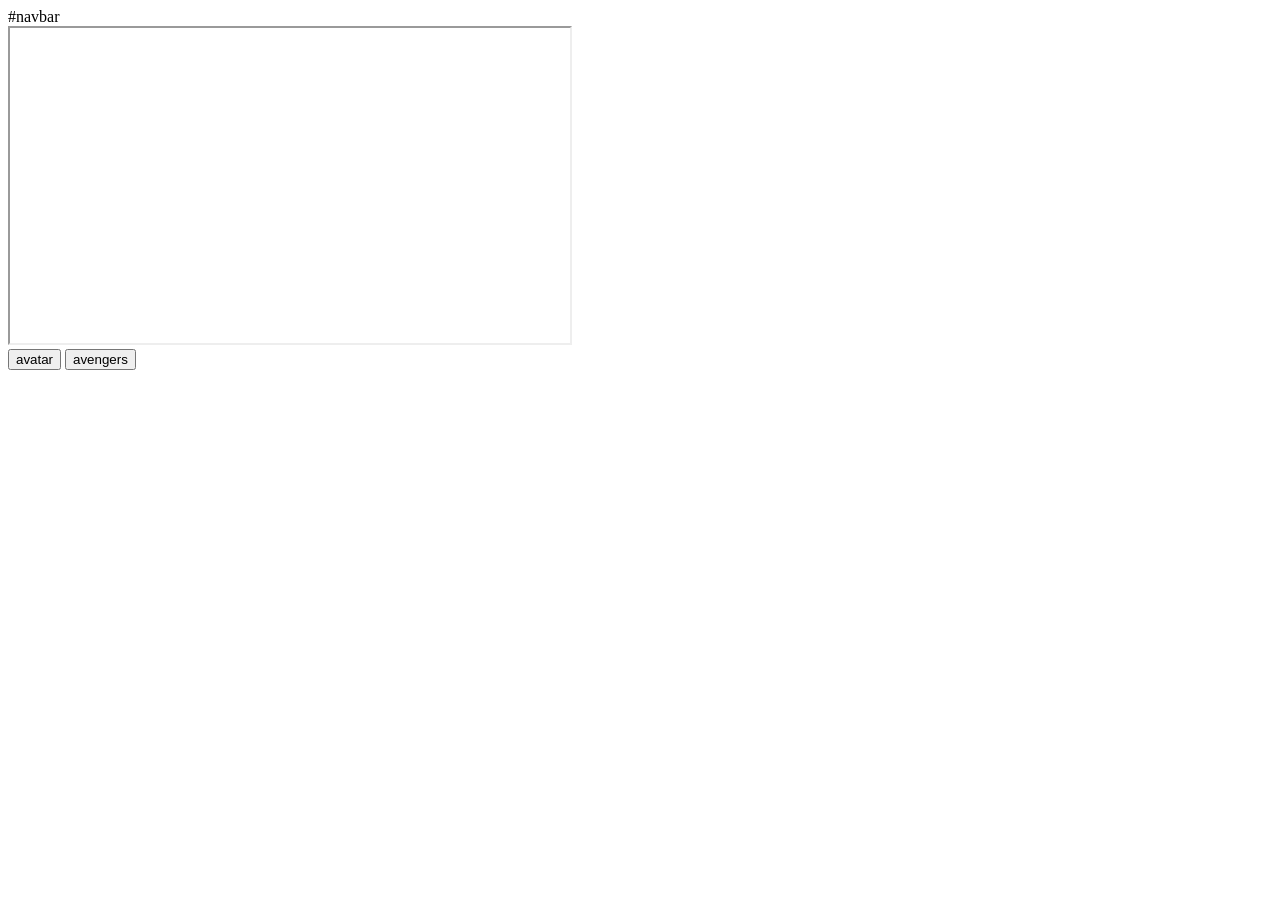
==== CloudTv/index.html @ 35a9f0b4 "Day2 work" ====
<!DOCTYPE html>
<html lang="en">
<head>
    <meta charset="UTF-8">
    <meta http-equiv="X-UA-Compatible" content="IE=edge">
    <meta name="viewport" content="width=device-width, initial-scale=1.0">
    <title>Document</title>
</head>
<body>
    #navbar

    <div id="video">
        <!-- <video src="https://www.youtube.com/watch?v=VojBOTd6Euo?autoplay=1"></video> -->
        <iframe width="560" height="315" src="https://www.youtube.com/embed/VojBOTd6Euo?autoplay=1&mute=1"></iframe>
        <!-- <iframe width="560" height="315" src="https://www.youtube.com/embed/d9MyW72ELq0?autoplay=1&mute=1"></iframe> -->
        
    </div>
    <!-- <video width="320" height="240" controls>
        <source src="movie.mp4" type="video/mp4">
        <source src="movie.ogg" type="video/ogg">
        Your browser does not support the video tag.
      </video> -->
    <button id="https://www.youtube.com/embed/d9MyW72ELq0?autoplay=1&mute=1" onmouseover="toggle(id)">avatar</button>
    <button id="https://www.youtube.com/embed/TcMBFSGVi1c?autoplay=1&mute=1" onmouseover="toggle(id)">avengers</button>
    <!-- <button id="avengers" onmouseover="toggle(id)">avengers</button> -->
    <!-- <button id="pause" onmouseover="toggle()">stop</button>
    <button id="pause" onmouseover="toggle()">stop</button> -->
    <!-- <iframe width="560" height="315" src="https://www.youtube.com/embed/TcMBFSGVi1c" title="YouTube video player" frameborder="0" allow="accelerometer; autoplay; clipboard-write; encrypted-media; gyroscope; picture-in-picture" allowfullscreen></iframe> -->
</body>
</html>
<script>
    toggle=(id)=>{
        video= document.querySelector("iframe");
        // video.src="https://www.youtube.com/embed/d9MyW72ELq0?autoplay=1&mute=1";
        video.src=id;
        // if (video.get(0).paused) {
		// 	video.get(0).play();
		// } else {
		// 	video.get(0).pause();
		// }
        // video.src="https://www.youtube.com/embed/d9MyW72ELq0?autoplay=1&mute=1";
        // video.innerHTML='';
        // video.innerHTML='<iframe width="560" height="315" src="https://www.youtube.com/embed/d9MyW72ELq0?autoplay=1&mute=1"></iframe>';
        }
    // var toggle = () => { 
    // var iframes = document.querySelectorAll('iframe');
    // Array.prototype.forEach.call(iframes, iframe => { 
    //     iframe.contentWindow.postMessage(JSON.stringify({ event: 'command', 
    // func: 'stopVideo' }), '*');
    // });
    // }
    // toggle();
    
</script>
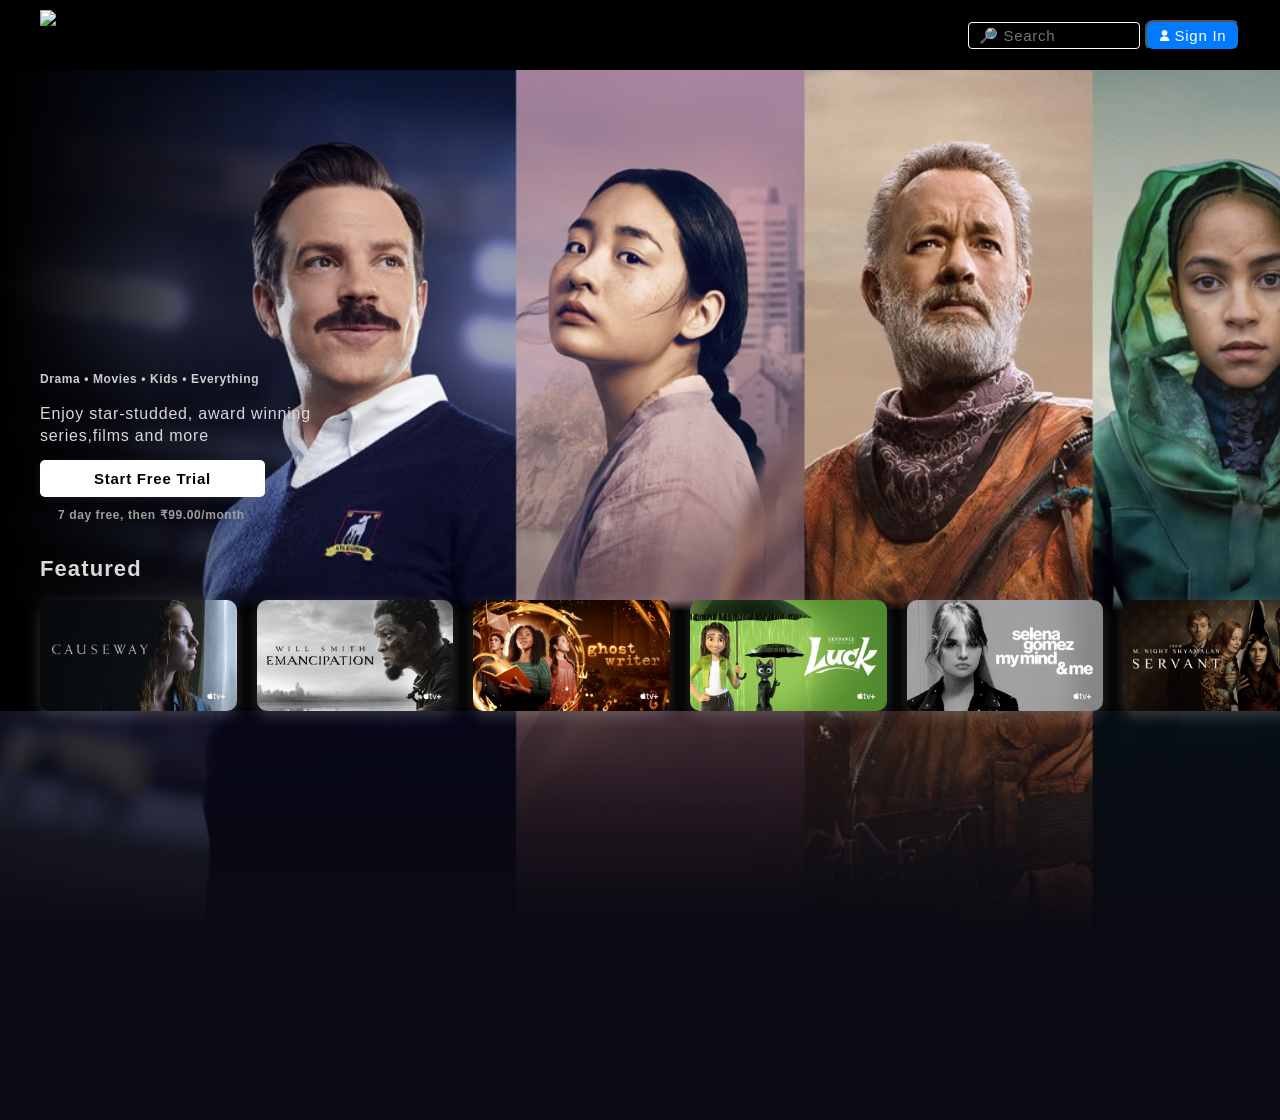
==== commit c39f784d: "day3 work" ====
--- a/CloudTv/index.html
+++ b/CloudTv/index.html
@@ -1,54 +1,288 @@
 <!DOCTYPE html>
 <html lang="en">
-<head>
-    <meta charset="UTF-8">
-    <meta http-equiv="X-UA-Compatible" content="IE=edge">
-    <meta name="viewport" content="width=device-width, initial-scale=1.0">
+  <head>
+    <meta charset="UTF-8" />
+    <meta http-equiv="X-UA-Compatible" content="IE=edge" />
+    <meta name="viewport" content="width=device-width, initial-scale=1.0" />
     <title>Document</title>
-</head>
-<body>
-    #navbar
+  </head>
+  <style>
+    * {
+      padding: 0;
+      margin: 0;
+      font-family: "Helvetica Neue",Helvetica,Arial,sans-serif;
+      line-break: loose;
+      
+      letter-spacing: 0.05em; 
+    }
+                              /* Navbarar */
+    #navbar {
+      position: sticky;
+      top: 0;
+      background-color: black;
+      height: 50px;
+      z-index: 999 !important;
+      display: flex;
+      justify-content: space-between;
+      align-items: center;
+      padding: 10px 40px;
+    }
+    #navbar >img{
+      height: 50px;
+      object-fit: cover;
+    }
+    .prof_search>input{
+      background-color: black;
+      color: rgb(187, 187, 187);
+      width: 150px;
+      border:1px solid white;
+      padding: 4px 10px;
+      border-radius: 4px;
+      font-size: 15px;
+    }
+    /* .prof_search>input::placeholder{
+      color: rgb(187, 187, 187);
+    } */ 
+    .prof_search img{
+      height: 11px;
+    }
+    .prof_search>button{
+      background-color: #007aff;
+      color: white;
+      width: 95px;
+      padding: 5px 10px;
+      border-radius: 8px;
+      font-size: 15px;
+      letter-spacing: 0.05em;
+    }
+                                  /* Banner */
+    #video {
+      margin-top: -120px;
+      /* background: linear-gradient(to left, rgba(255,192,203, 0) 50%, gray 60%, black 100%); */
+    }
+    .img_banner,
+    .banner_video {
+      position: absolute;
+      width: 100vw;
+      height: 130vh;
+      z-index: 0;
+    }
+    .img_banner {
+      object-fit: cover;
+    }
+    .banner_video {
+      /* transition: 2s; */
+      /* opacity: 0; */
+      /* transition: opacity 5s linear; */
+    }
+    #details {
+      position: relative;
+      z-index: 10;
+      height: 100%;
+      padding-left: 40px;
+      width: 300px;
+      background: linear-gradient(to left, rgba(255,192,203, 0) 0%, black 100%);
+      line-height: 1.4em;      
+      padding-bottom: 30px;
+    }
+    #video .img_production,
+    #video .h5_genre,
+    #video .p_desc,
+    #video .but_trial,
+    #video h6,
+    #video h3,
+    #video .chnge {
+      position: relative;
+    }
+    .img_production {
+      height: 45px;
+      object-fit: cover;
+      margin-top: 400px;
+    }
+    #video .h5_genre{
+      margin-top: 12px;
+      font-size: 12px;
+      color:rgb(206, 206, 206);
+    }
+    #video .h5_genre span{
+      font-size: 13px;
+      color:rgb(180, 180, 180);
+    }
+    #video .p_desc{
+      margin-top: 12px;
+      font-size: 16px;
+      color:rgb(216, 216, 216);
+    }
+    #video .but_trial{
+      width: 75%;
+      margin-top: 12px;
+      color: black;
+      background-color: white;
+      border: none;
+      border-radius: 5px;
+      padding: 10px 12px;
+      font-size: 15px;
+      font-weight: bold;
+      box-shadow: rgba(99, 99, 99, 0.2) 0px 2px 8px 0px;
+    }
+    #video h6{
+      margin-top: 7px;
+      font-size: 12px;
+      color:rgb(158, 158, 158);
+      margin-left: 18px;
+    }
+    #video h3{
+      margin-top: 32px;
+      font-size: 22px;
+      color:rgb(216, 216, 216);
+
+    }
+    
+    #box{
+      position: relative;
+      width: 100%;
+      margin: auto;
+      margin-top:-10px;
+      padding: 0px 40px;
+      display: grid;
+      grid-template-columns: repeat(6, 1fr);
+      gap: 20px;
+      background: linear-gradient(to bottom, rgba(255,192,203, 0) 0%, rgb(0, 0, 0) 10%, black 100%);
+      z-index: 1000;
+    }
+    .banner_cards{
+      position: relative;
+      width: 100%;
+      border-radius: 10px;
+      overflow-x: hidden;
+      box-shadow: rgba(228, 228, 228, 0.2) 0px 5px 15px 0px;
+    }
+    .banner_cards:hover{
+      opacity: 0.8;
+    }
+  </style>
+  <body>
+    <div id="navbar">
+    <img src="images/logo/ct_logo.jpg" alt="logo">
+      <div class="prof_search">
+        <input type="text" placeholder="🔎 Search">
+        <button><img src="images/user.png" alt="user"> Sign In</button>
+      </div>      
+    </div>
 
     <div id="video">
-        <!-- <video src="https://www.youtube.com/watch?v=VojBOTd6Euo?autoplay=1"></video> -->
-        <iframe width="560" height="315" src="https://www.youtube.com/embed/VojBOTd6Euo?autoplay=1&mute=1"></iframe>
-        <!-- <iframe width="560" height="315" src="https://www.youtube.com/embed/d9MyW72ELq0?autoplay=1&mute=1"></iframe> -->
-        
+      <img class="img_banner" src="images/Banner/banner_default.jpg" alt="" />
+      <iframe class="banner_video"        
+        src="https://www.youtube.com/embed/2Z-jaRlPovA?start=37&end=300&rel=0&showinfo=0&autoplay=1&mute=1&controls=0&modestbranding=1"></iframe>
+      <div id="details">
+        <img class="img_production" src="images/banner/ghost_writer_prod.webp" alt=""/>
+        <h5 class="h5_genre">Drama • Movies • Kids • Everything</h5>
+        <p class="p_desc">Enjoy star-studded, award winning series,films and more</p>
+        <button class="but_trial">Start Free Trial</button>      
+        <h6>7 day free, then ₹99.00/month</h6>
+        <h3>Featured</h3>
+      </div>
+
+      <div id="box">
+        <img class="banner_cards" onmouseover="toggle(id)" id="causeaway" src="images/cards/causeway_card.jpg" alt="">
+        <img class="banner_cards" onmouseover="toggle(id)" id="emancipation" src="images/cards/emancipation_card.jpg" alt="">
+        <img class="banner_cards" onmouseover="toggle(id)" id="ghost_writer" src="images/cards/ghost_writer_card.jpg" alt="">
+        <img class="banner_cards" onmouseover="toggle(id)" id="luck" src="images/cards/luck_card.jpg" alt="">
+        <img class="banner_cards" onmouseover="toggle(id)" id="selena" src="images/cards/selena_card.jpg" alt="">
+        <img class="banner_cards" onmouseover="toggle(id)" id="servant" src="images/cards/servant_card.jpg" alt="">
+
+      </div>
     </div>
-    <!-- <video width="320" height="240" controls>
-        <source src="movie.mp4" type="video/mp4">
-        <source src="movie.ogg" type="video/ogg">
-        Your browser does not support the video tag.
-      </video> -->
-    <button id="https://www.youtube.com/embed/d9MyW72ELq0?autoplay=1&mute=1" onmouseover="toggle(id)">avatar</button>
-    <button id="https://www.youtube.com/embed/TcMBFSGVi1c?autoplay=1&mute=1" onmouseover="toggle(id)">avengers</button>
-    <!-- <button id="avengers" onmouseover="toggle(id)">avengers</button> -->
-    <!-- <button id="pause" onmouseover="toggle()">stop</button>
-    <button id="pause" onmouseover="toggle()">stop</button> -->
-    <!-- <iframe width="560" height="315" src="https://www.youtube.com/embed/TcMBFSGVi1c" title="YouTube video player" frameborder="0" allow="accelerometer; autoplay; clipboard-write; encrypted-media; gyroscope; picture-in-picture" allowfullscreen></iframe> -->
-</body>
+  </body>
 </html>
 <script>
-    toggle=(id)=>{
-        video= document.querySelector("iframe");
-        // video.src="https://www.youtube.com/embed/d9MyW72ELq0?autoplay=1&mute=1";
-        video.src=id;
-        // if (video.get(0).paused) {
-		// 	video.get(0).play();
-		// } else {
-		// 	video.get(0).pause();
-		// }
-        // video.src="https://www.youtube.com/embed/d9MyW72ELq0?autoplay=1&mute=1";
-        // video.innerHTML='';
-        // video.innerHTML='<iframe width="560" height="315" src="https://www.youtube.com/embed/d9MyW72ELq0?autoplay=1&mute=1"></iframe>';
+  movie = [
+    {
+      id: 1,
+      title: "causeaway",
+      prod_img: "images/banner/causeaway_prod.webp",
+      ban_img: "images/banner/causeway.jpg",
+      source:
+        "https://www.youtube.com/embed/VojBOTd6Euo?start=10&end=300&rel=0&showinfo=0&autoplay=1&mute=1&controls=0&modestbranding=1",
+      genre: "Drama • 1 hr 34 min <span>U/A 16+</span>",
+      desc: "A soldier strggling back home forms an unexpected bond. Watch the new film.",
+    },
+    {
+      id: 2,
+      title: "emancipation",
+      prod_img: "images/banner/emancipation_prod.webp",
+      ban_img: "images/banner/emancipation.jpg",
+      source:
+        "https://www.youtube.com/embed/hGoNxmTDsJs?start=10&end=300&rel=0&showinfo=0&autoplay=1&mute=1&controls=0&modestbranding=1",
+      genre: "Drama • 2 hr 12 min <span>A</span>",
+      desc: "The new film premieres 9 Decmber. Add to Up Next.",
+    },
+    {
+      id: 3,
+      title: "ghost_writer",
+      prod_img: "images/banner/ghost_writer_prod.webp",
+      ban_img: "images/banner/ghost_writer.jpg",
+      source:
+        "https://www.youtube.com/embed/jc-Z6eSVaLM?start=10&end=300&rel=0&showinfo=0&autoplay=1&mute=1&controls=0&modestbranding=1",
+      genre: "Kids & Family<span>U/A 7+</span>",
+      desc: "Best friends embark on new adventures with beloved book characters. Watch all episodes.",
+    },
+    {
+      id: 4,
+      title: "luck",
+      prod_img: "images/banner/luck_prod.webp",
+      ban_img: "images/banner/luck.jpg",
+      source:
+        "https://www.youtube.com/embed/VoVQIvtqwB0?start=10&end=300&rel=0&showinfo=0&autoplay=1&mute=1&controls=0&modestbranding=1",
+      genre: "Animation • 1 hr 45 min <span>U</span>",
+      desc: "A magical adventure from the creative visionary behind Toy Story and Cars. Watch the film.",
+    },
+    {
+      id: 5,
+      title: "selena",
+      prod_img: "images/banner/selena_prod.webp",
+      ban_img: "images/banner/selena.jpg",
+      source:
+        "https://www.youtube.com/embed/oIwwBKeBUXY?start=10&end=300&rel=0&showinfo=0&autoplay=1&mute=1&controls=0&modestbranding=1",
+      genre: "Documentry • 1 hr 35 min <span>A</span>",
+      desc: "Follow Selena's six-year journey from darkness into a new light. Watch the new film.",
+    },
+    {
+      id: 6,
+      title: "servant",
+      prod_img: "images/banner/servant_prod.webp",
+      ban_img: "images/banner/servant.jpg",
+      source:
+        "https://www.youtube.com/embed/P77p8LSKvMc?start=10&end=300&rel=0&showinfo=0&autoplay=1&mute=1&controls=0&modestbranding=1",
+      genre: "Thriller <span>A</span>",
+      desc: "The chilling series returns for Season 4 on 13 January. Catch up now.",
+    },
+  ];
+  // hiding video on pageloads
+  document.querySelector(".banner_video").style.display = "none";
+
+  // displaying banner video after 3sec
+  setTimeout(delay_show_video, 3000);
+
+  function delay_show_video() {
+    // document.querySelector(".img_banner").src = "el.ban_img";
+    document.querySelector(".banner_video").style.display = "block";
+  }
+  // setTimeout(,2000);
+  function toggle(id) {
+    setTimeout(function () {
+      movie.forEach((el, i) => {
+        if (id == el.title) {
+          document.querySelector(".img_banner").src = el.ban_img;
+          document.querySelector(".banner_video").src = el.source;
+          document.querySelector(".img_production").src = el.prod_img;
+          document.querySelector(".h5_genre").innerHTML = el.genre;
+          document.querySelector(".p_desc").innerText = el.desc;
+
+          document.querySelector(".banner_video").style.display = "none";
+          setTimeout(delay_show_video, 3000);
         }
-    // var toggle = () => { 
-    // var iframes = document.querySelectorAll('iframe');
-    // Array.prototype.forEach.call(iframes, iframe => { 
-    //     iframe.contentWindow.postMessage(JSON.stringify({ event: 'command', 
-    // func: 'stopVideo' }), '*');
-    // });
-    // }
-    // toggle();
-    
-</script>+      });
+    },2000);
+  }
+</script>
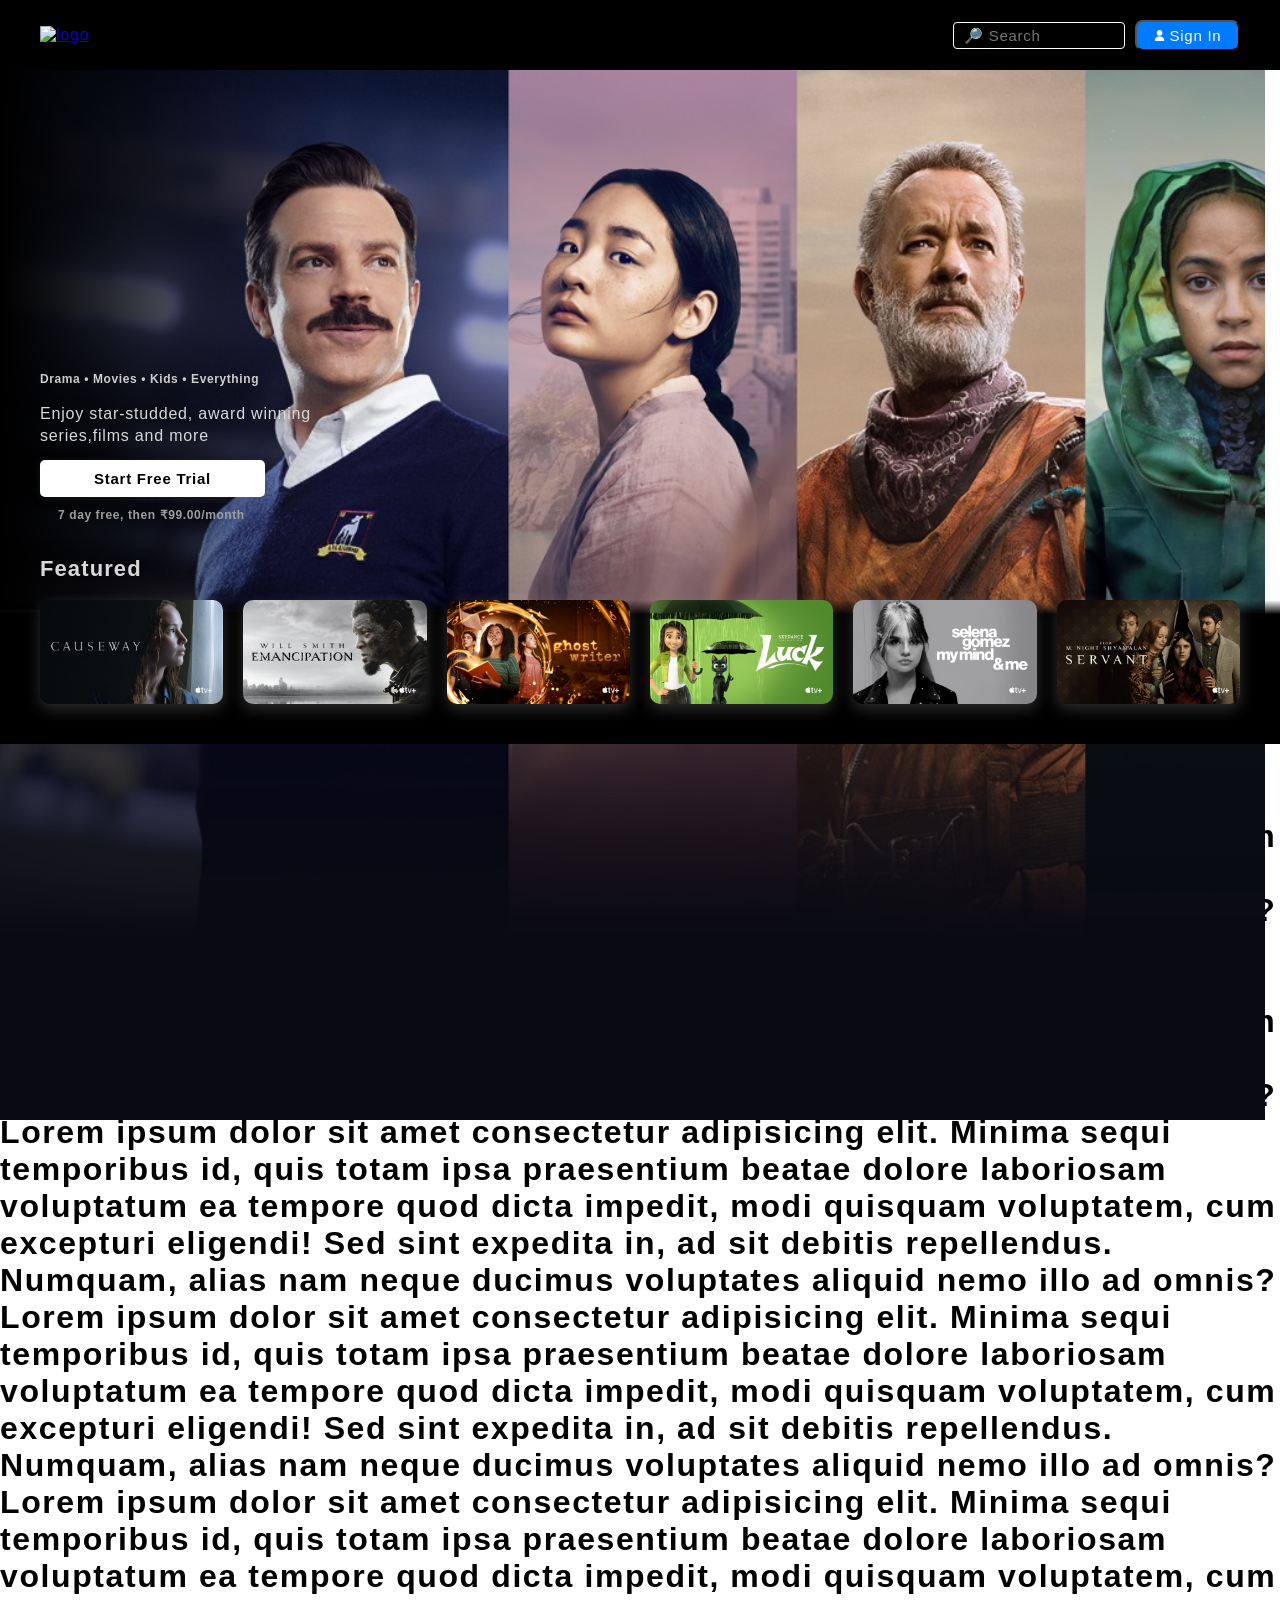
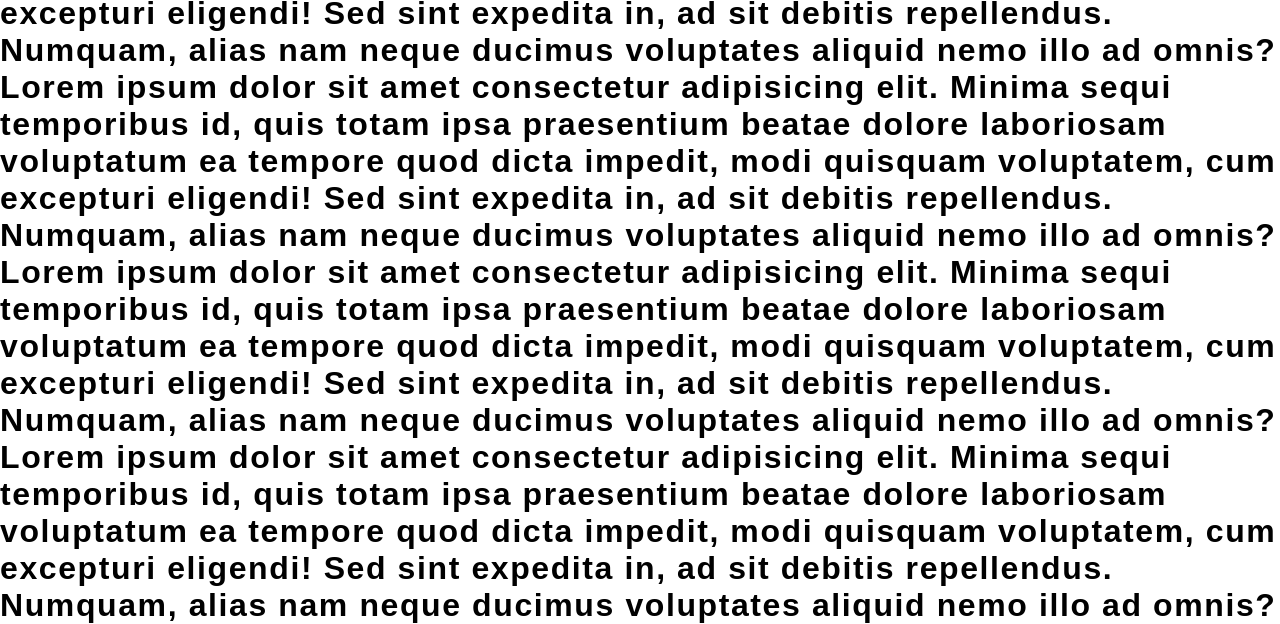
==== commit d84a39c8: "day-4 work" ====
--- a/CloudTv/index.html
+++ b/CloudTv/index.html
@@ -5,6 +5,7 @@
     <meta http-equiv="X-UA-Compatible" content="IE=edge" />
     <meta name="viewport" content="width=device-width, initial-scale=1.0" />
     <title>Document</title>
+    <link rel="shortcut icon" type="image/png" href="images/logo/cloudtv.ico"/>
   </head>
   <style>
     * {
@@ -21,13 +22,13 @@
       top: 0;
       background-color: black;
       height: 50px;
-      z-index: 999 !important;
+      z-index: 20 !important;
       display: flex;
       justify-content: space-between;
       align-items: center;
       padding: 10px 40px;
     }
-    #navbar >img{
+    #navbar >a> img{
       height: 50px;
       object-fit: cover;
     }
@@ -46,14 +47,31 @@
     .prof_search img{
       height: 11px;
     }
-    .prof_search>button{
+    .prof_search{
+      display: flex;
+      justify-content: space-evenly;
+      align-items: center;
+    }
+    #username{
+      padding-left: 10px;
+      color: white;;
+    }
+    #star{
+      margin-left: 10px;
+      height: 20px;
+    }
+    .prof_search button{
       background-color: #007aff;
       color: white;
-      width: 95px;
-      padding: 5px 10px;
+      width: 105px;
+      padding: 5px 10px;      
+      margin-left: 10px;
       border-radius: 8px;
       font-size: 15px;
       letter-spacing: 0.05em;
+    }
+    .prof_search button:hover{
+      cursor: pointer;
     }
                                   /* Banner */
     #video {
@@ -63,21 +81,16 @@
     .img_banner,
     .banner_video {
       position: absolute;
-      width: 100vw;
+      width: 98.85vw;
       height: 130vh;
       z-index: 0;
     }
     .img_banner {
       object-fit: cover;
     }
-    .banner_video {
-      /* transition: 2s; */
-      /* opacity: 0; */
-      /* transition: opacity 5s linear; */
-    }
     #details {
       position: relative;
-      z-index: 10;
+      z-index: 1;
       height: 100%;
       padding-left: 40px;
       width: 300px;
@@ -140,15 +153,15 @@
     
     #box{
       position: relative;
-      width: 100%;
       margin: auto;
-      margin-top:-10px;
-      padding: 0px 40px;
+      margin-top:-10px;      
+      padding-bottom:100px;
+      padding: 0 40px 40px 40px;
       display: grid;
       grid-template-columns: repeat(6, 1fr);
       gap: 20px;
       background: linear-gradient(to bottom, rgba(255,192,203, 0) 0%, rgb(0, 0, 0) 10%, black 100%);
-      z-index: 1000;
+      z-index: 10;
     }
     .banner_cards{
       position: relative;
@@ -160,13 +173,22 @@
     .banner_cards:hover{
       opacity: 0.8;
     }
+    /* #accordian{
+      height:500px;
+    } */
+    #container{
+      position: relative;
+    }
   </style>
   <body>
     <div id="navbar">
-    <img src="images/logo/ct_logo.jpg" alt="logo">
+      <a href="index.html"><img src="images/logo/ct_logo.jpg" alt="logo"></a>    
       <div class="prof_search">
         <input type="text" placeholder="🔎 Search">
-        <button><img src="images/user.png" alt="user"> Sign In</button>
+        <h5 id="username"></h5>
+        <img id="star" src="images/star.png" alt="user">
+        <button id="sign_in" onclick="location.href = 'login.html';"><img src="images/user.png" alt="user"> Sign In</button>
+        <button id="sign_out"  onclick="sign_out()"><img src="images/user.png" alt="user"> Sign Out</button>
       </div>      
     </div>
 
@@ -178,7 +200,7 @@
         <img class="img_production" src="images/banner/ghost_writer_prod.webp" alt=""/>
         <h5 class="h5_genre">Drama • Movies • Kids • Everything</h5>
         <p class="p_desc">Enjoy star-studded, award winning series,films and more</p>
-        <button class="but_trial">Start Free Trial</button>      
+        <button onclick="banner_button_event()" class="but_trial">Start Free Trial</button>      
         <h6>7 day free, then ₹99.00/month</h6>
         <h3>Featured</h3>
       </div>
@@ -193,9 +215,68 @@
 
       </div>
     </div>
+
+
+    <div id="accordian">
+      <h1>Lorem ipsum dolor sit amet consectetur adipisicing elit. Minima sequi temporibus id, quis totam ipsa praesentium beatae dolore laboriosam voluptatum ea tempore quod dicta impedit, modi quisquam voluptatem, cum excepturi eligendi! Sed sint expedita in, ad sit debitis repellendus. Numquam, alias nam neque ducimus voluptates aliquid nemo illo ad omnis?</h1>
+      
+      <h1>Lorem ipsum dolor sit amet consectetur adipisicing elit. Minima sequi temporibus id, quis totam ipsa praesentium beatae dolore laboriosam voluptatum ea tempore quod dicta impedit, modi quisquam voluptatem, cum excepturi eligendi! Sed sint expedita in, ad sit debitis repellendus. Numquam, alias nam neque ducimus voluptates aliquid nemo illo ad omnis?</h1>
+      <h1>Lorem ipsum dolor sit amet consectetur adipisicing elit. Minima sequi temporibus id, quis totam ipsa praesentium beatae dolore laboriosam voluptatum ea tempore quod dicta impedit, modi quisquam voluptatem, cum excepturi eligendi! Sed sint expedita in, ad sit debitis repellendus. Numquam, alias nam neque ducimus voluptates aliquid nemo illo ad omnis?</h1>
+      <h1>Lorem ipsum dolor sit amet consectetur adipisicing elit. Minima sequi temporibus id, quis totam ipsa praesentium beatae dolore laboriosam voluptatum ea tempore quod dicta impedit, modi quisquam voluptatem, cum excepturi eligendi! Sed sint expedita in, ad sit debitis repellendus. Numquam, alias nam neque ducimus voluptates aliquid nemo illo ad omnis?</h1>
+      <h1>Lorem ipsum dolor sit amet consectetur adipisicing elit. Minima sequi temporibus id, quis totam ipsa praesentium beatae dolore laboriosam voluptatum ea tempore quod dicta impedit, modi quisquam voluptatem, cum excepturi eligendi! Sed sint expedita in, ad sit debitis repellendus. Numquam, alias nam neque ducimus voluptates aliquid nemo illo ad omnis?</h1>
+      <h1>Lorem ipsum dolor sit amet consectetur adipisicing elit. Minima sequi temporibus id, quis totam ipsa praesentium beatae dolore laboriosam voluptatum ea tempore quod dicta impedit, modi quisquam voluptatem, cum excepturi eligendi! Sed sint expedita in, ad sit debitis repellendus. Numquam, alias nam neque ducimus voluptates aliquid nemo illo ad omnis?</h1>
+      <h1>Lorem ipsum dolor sit amet consectetur adipisicing elit. Minima sequi temporibus id, quis totam ipsa praesentium beatae dolore laboriosam voluptatum ea tempore quod dicta impedit, modi quisquam voluptatem, cum excepturi eligendi! Sed sint expedita in, ad sit debitis repellendus. Numquam, alias nam neque ducimus voluptates aliquid nemo illo ad omnis?</h1>
+      <h1>Lorem ipsum dolor sit amet consectetur adipisicing elit. Minima sequi temporibus id, quis totam ipsa praesentium beatae dolore laboriosam voluptatum ea tempore quod dicta impedit, modi quisquam voluptatem, cum excepturi eligendi! Sed sint expedita in, ad sit debitis repellendus. Numquam, alias nam neque ducimus voluptates aliquid nemo illo ad omnis?</h1>
+    </div>
+    
+    <div id="container">
+      <!-- <div class="genre_box">
+        <h2>${category}</h2>
+        <div class="cards"></div>
+      </div> -->
+
+    </div>
+    
+
+
   </body>
 </html>
+
 <script>
+  obj=JSON.parse(localStorage.getItem("login_user")) || {};
+  if(obj.name==undefined){
+    document.querySelector("#sign_out").style.display="none";
+    document.querySelector("#username").style.display="none";
+    document.querySelector("#star").style.display="none";
+    go_to="/login.html";
+  }else{
+    if(obj.subscriber=="Subscribed"){
+      document.querySelector("#star").style.display="block";
+      document.querySelector(".but_trial").innerText="Watch Now";
+      go_to="/show.html";
+    }else{
+      document.querySelector("#star").style.display="none";
+      document.querySelector(".but_trial").innerText="Buy Subscription Now";
+      go_to="/subscription.html";
+    }
+    document.querySelector("#sign_in").style.display="none";
+    document.querySelector("#sign_out").style.display="block";
+    document.querySelector("#username").style.display="block";
+    document.querySelector("#username").innerText="Hello, "+obj.name;
+    
+  }
+
+  sign_out=()=>{
+    obj={}
+    localStorage.setItem("login_user", JSON.stringify(obj));
+    window.location.href = "/index.html";
+  }
+
+  banner_button_event=()=>{    
+    window.location.href = go_to;
+  }
+  
+  
   movie = [
     {
       id: 1,
@@ -285,4 +366,67 @@
       });
     },2000);
   }
+
+  // tmdb api keys
+  // let api_key = "9fdf44906b9c7ca76e83f98db3f01da9"
+  // let img_url = "https://image.tmdb.org/t/p/w500";
+  // let genres_list_http = "https://api.themoviedb.org/3/genre/movie/list?";
+  // let movie_genres_http = "https://api.themoviedb.org/3/discover/movie?";
+  // let original_img_url = "https://image.tmdb.org/t/p/original";
+  // let movie_detail_http = "https://api.themoviedb.org/3/movie";
+
+
+  async function get_data(){
+    try{
+      let res = await fetch("https://api.themoviedb.org/3/genre/movie/list?api_key=9fdf44906b9c7ca76e83f98db3f01da9");
+      let out = await res.json();
+      out.genres.forEach(item => {
+            fetchMoviesListByGenres(item.id, item.name);
+        })
+    }
+    catch(err){
+      alert(err);
+    }
+  }
+  get_data();
+  
+  rand_page=  Math.floor(Math.random() * 3) + 1;
+  const fetchMoviesListByGenres=(id, genres)=>{
+    fetch(`https://api.themoviedb.org/3/discover/movie?api_key=9fdf44906b9c7ca76e83f98db3f01da9&with_genres=${id}&page=${rand_page}`)
+      .then(res => res.json())
+      .then(data => {
+          makeCategoryElement(`${genres}`, data.results);
+          // console.log(`${genres}`, data.results);
+      })
+      .catch(err => console.log(err));
+  }
+  // container=document.querySelector('#container');
+  // makeCategoryElement=(category,data)=>{
+  //   // console.log(category,data)
+  //     container.innerHTML+=
+  //     `
+  //     <div class="genre_box">
+  //       <h2>${category} Movies</h2>
+  //       <div class="cards_container"  id="${category}"></div>
+  //     </div>
+  //     `
+  //     makeCards(category,data);
+  // }
+  // makeCards=(category,data)=>{    
+  //   cards_container=document.querySelector('#category');
+  //   data.forEach((el,i)=>{
+  //     cards_container.innerHTML+=
+  //     `
+  //     <div class="cards">
+  //       <img src="https://image.tmdb.org/t/p/w500${el.backdrop_path}">
+  //       <p class="movie_title">${el.title}</p>
+  //     </div>
+  //     `
+  //   })
+      
+    
+      
+  // }
+
+
 </script>
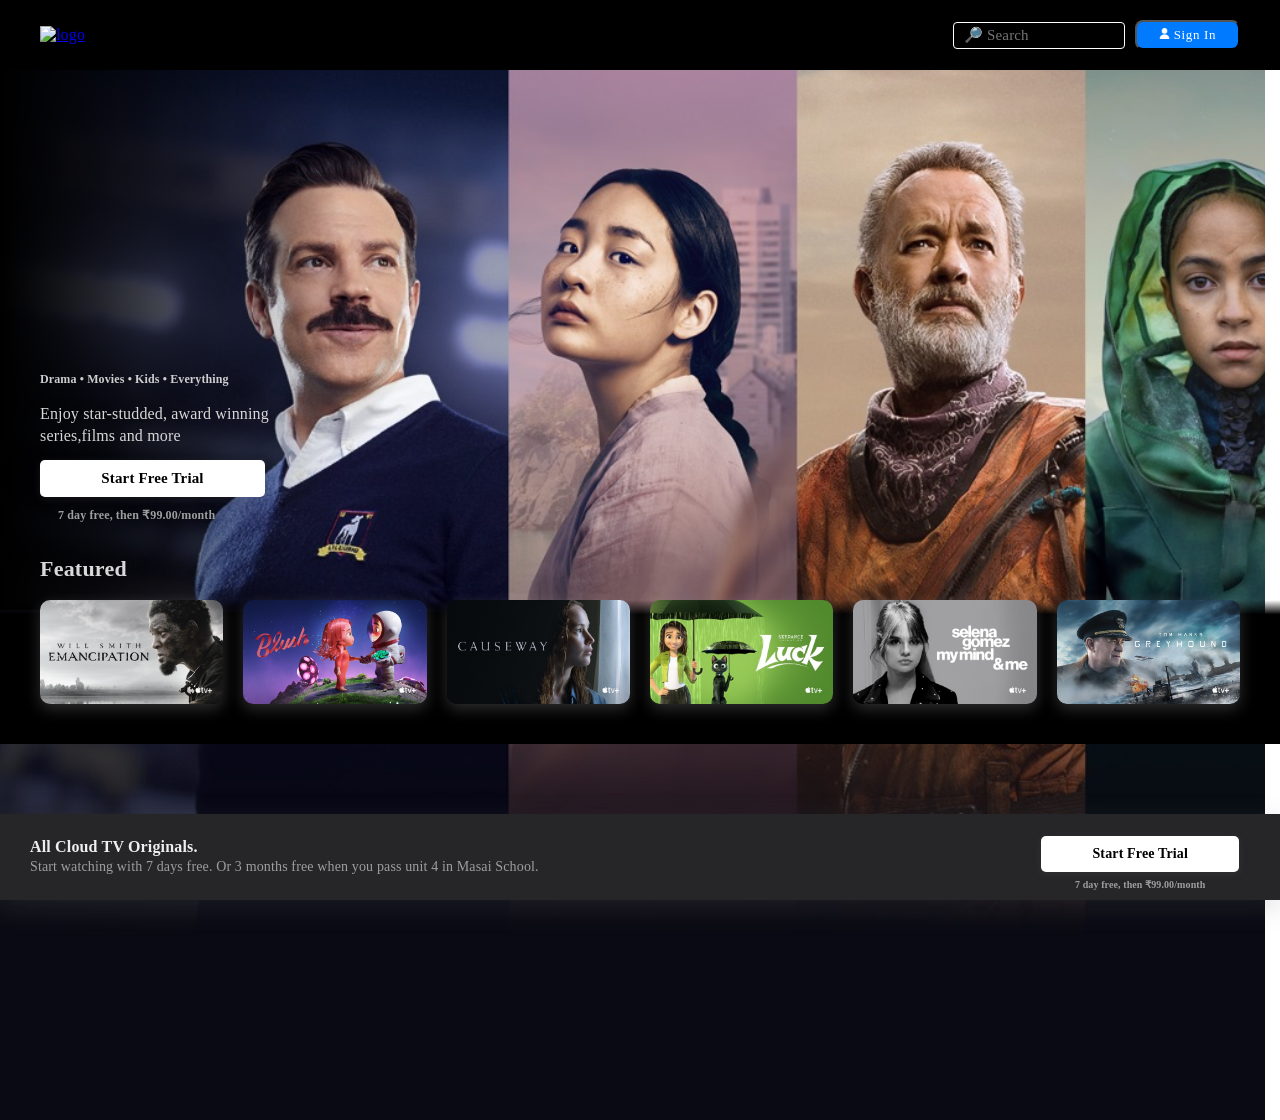
==== commit 6dfb02c7: "day 5 work + main work" ====
--- a/CloudTv/index.html
+++ b/CloudTv/index.html
@@ -4,187 +4,15 @@
     <meta charset="UTF-8" />
     <meta http-equiv="X-UA-Compatible" content="IE=edge" />
     <meta name="viewport" content="width=device-width, initial-scale=1.0" />
-    <title>Document</title>
+    <title>Cloud TV</title>
     <link rel="shortcut icon" type="image/png" href="images/logo/cloudtv.ico"/>
+    <link rel="stylesheet" href="style.css">
   </head>
-  <style>
-    * {
-      padding: 0;
-      margin: 0;
-      font-family: "Helvetica Neue",Helvetica,Arial,sans-serif;
-      line-break: loose;
-      
-      letter-spacing: 0.05em; 
-    }
-                              /* Navbarar */
-    #navbar {
-      position: sticky;
-      top: 0;
-      background-color: black;
-      height: 50px;
-      z-index: 20 !important;
-      display: flex;
-      justify-content: space-between;
-      align-items: center;
-      padding: 10px 40px;
-    }
-    #navbar >a> img{
-      height: 50px;
-      object-fit: cover;
-    }
-    .prof_search>input{
-      background-color: black;
-      color: rgb(187, 187, 187);
-      width: 150px;
-      border:1px solid white;
-      padding: 4px 10px;
-      border-radius: 4px;
-      font-size: 15px;
-    }
-    /* .prof_search>input::placeholder{
-      color: rgb(187, 187, 187);
-    } */ 
-    .prof_search img{
-      height: 11px;
-    }
-    .prof_search{
-      display: flex;
-      justify-content: space-evenly;
-      align-items: center;
-    }
-    #username{
-      padding-left: 10px;
-      color: white;;
-    }
-    #star{
-      margin-left: 10px;
-      height: 20px;
-    }
-    .prof_search button{
-      background-color: #007aff;
-      color: white;
-      width: 105px;
-      padding: 5px 10px;      
-      margin-left: 10px;
-      border-radius: 8px;
-      font-size: 15px;
-      letter-spacing: 0.05em;
-    }
-    .prof_search button:hover{
-      cursor: pointer;
-    }
-                                  /* Banner */
-    #video {
-      margin-top: -120px;
-      /* background: linear-gradient(to left, rgba(255,192,203, 0) 50%, gray 60%, black 100%); */
-    }
-    .img_banner,
-    .banner_video {
-      position: absolute;
-      width: 98.85vw;
-      height: 130vh;
-      z-index: 0;
-    }
-    .img_banner {
-      object-fit: cover;
-    }
-    #details {
-      position: relative;
-      z-index: 1;
-      height: 100%;
-      padding-left: 40px;
-      width: 300px;
-      background: linear-gradient(to left, rgba(255,192,203, 0) 0%, black 100%);
-      line-height: 1.4em;      
-      padding-bottom: 30px;
-    }
-    #video .img_production,
-    #video .h5_genre,
-    #video .p_desc,
-    #video .but_trial,
-    #video h6,
-    #video h3,
-    #video .chnge {
-      position: relative;
-    }
-    .img_production {
-      height: 45px;
-      object-fit: cover;
-      margin-top: 400px;
-    }
-    #video .h5_genre{
-      margin-top: 12px;
-      font-size: 12px;
-      color:rgb(206, 206, 206);
-    }
-    #video .h5_genre span{
-      font-size: 13px;
-      color:rgb(180, 180, 180);
-    }
-    #video .p_desc{
-      margin-top: 12px;
-      font-size: 16px;
-      color:rgb(216, 216, 216);
-    }
-    #video .but_trial{
-      width: 75%;
-      margin-top: 12px;
-      color: black;
-      background-color: white;
-      border: none;
-      border-radius: 5px;
-      padding: 10px 12px;
-      font-size: 15px;
-      font-weight: bold;
-      box-shadow: rgba(99, 99, 99, 0.2) 0px 2px 8px 0px;
-    }
-    #video h6{
-      margin-top: 7px;
-      font-size: 12px;
-      color:rgb(158, 158, 158);
-      margin-left: 18px;
-    }
-    #video h3{
-      margin-top: 32px;
-      font-size: 22px;
-      color:rgb(216, 216, 216);
-
-    }
-    
-    #box{
-      position: relative;
-      margin: auto;
-      margin-top:-10px;      
-      padding-bottom:100px;
-      padding: 0 40px 40px 40px;
-      display: grid;
-      grid-template-columns: repeat(6, 1fr);
-      gap: 20px;
-      background: linear-gradient(to bottom, rgba(255,192,203, 0) 0%, rgb(0, 0, 0) 10%, black 100%);
-      z-index: 10;
-    }
-    .banner_cards{
-      position: relative;
-      width: 100%;
-      border-radius: 10px;
-      overflow-x: hidden;
-      box-shadow: rgba(228, 228, 228, 0.2) 0px 5px 15px 0px;
-    }
-    .banner_cards:hover{
-      opacity: 0.8;
-    }
-    /* #accordian{
-      height:500px;
-    } */
-    #container{
-      position: relative;
-    }
-  </style>
   <body>
     <div id="navbar">
       <a href="index.html"><img src="images/logo/ct_logo.jpg" alt="logo"></a>    
       <div class="prof_search">
-        <input type="text" placeholder="🔎 Search">
+        <input id="search" oninput="search_movie()" type="text" placeholder="🔎 Search">
         <h5 id="username"></h5>
         <img id="star" src="images/star.png" alt="user">
         <button id="sign_in" onclick="location.href = 'login.html';"><img src="images/user.png" alt="user"> Sign In</button>
@@ -206,39 +34,67 @@
       </div>
 
       <div id="box">
-        <img class="banner_cards" onmouseover="toggle(id)" id="causeaway" src="images/cards/causeway_card.jpg" alt="">
-        <img class="banner_cards" onmouseover="toggle(id)" id="emancipation" src="images/cards/emancipation_card.jpg" alt="">
-        <img class="banner_cards" onmouseover="toggle(id)" id="ghost_writer" src="images/cards/ghost_writer_card.jpg" alt="">
-        <img class="banner_cards" onmouseover="toggle(id)" id="luck" src="images/cards/luck_card.jpg" alt="">
-        <img class="banner_cards" onmouseover="toggle(id)" id="selena" src="images/cards/selena_card.jpg" alt="">
-        <img class="banner_cards" onmouseover="toggle(id)" id="servant" src="images/cards/servant_card.jpg" alt="">
-
-      </div>
-    </div>
-
-
-    <div id="accordian">
-      <h1>Lorem ipsum dolor sit amet consectetur adipisicing elit. Minima sequi temporibus id, quis totam ipsa praesentium beatae dolore laboriosam voluptatum ea tempore quod dicta impedit, modi quisquam voluptatem, cum excepturi eligendi! Sed sint expedita in, ad sit debitis repellendus. Numquam, alias nam neque ducimus voluptates aliquid nemo illo ad omnis?</h1>
-      
-      <h1>Lorem ipsum dolor sit amet consectetur adipisicing elit. Minima sequi temporibus id, quis totam ipsa praesentium beatae dolore laboriosam voluptatum ea tempore quod dicta impedit, modi quisquam voluptatem, cum excepturi eligendi! Sed sint expedita in, ad sit debitis repellendus. Numquam, alias nam neque ducimus voluptates aliquid nemo illo ad omnis?</h1>
-      <h1>Lorem ipsum dolor sit amet consectetur adipisicing elit. Minima sequi temporibus id, quis totam ipsa praesentium beatae dolore laboriosam voluptatum ea tempore quod dicta impedit, modi quisquam voluptatem, cum excepturi eligendi! Sed sint expedita in, ad sit debitis repellendus. Numquam, alias nam neque ducimus voluptates aliquid nemo illo ad omnis?</h1>
-      <h1>Lorem ipsum dolor sit amet consectetur adipisicing elit. Minima sequi temporibus id, quis totam ipsa praesentium beatae dolore laboriosam voluptatum ea tempore quod dicta impedit, modi quisquam voluptatem, cum excepturi eligendi! Sed sint expedita in, ad sit debitis repellendus. Numquam, alias nam neque ducimus voluptates aliquid nemo illo ad omnis?</h1>
-      <h1>Lorem ipsum dolor sit amet consectetur adipisicing elit. Minima sequi temporibus id, quis totam ipsa praesentium beatae dolore laboriosam voluptatum ea tempore quod dicta impedit, modi quisquam voluptatem, cum excepturi eligendi! Sed sint expedita in, ad sit debitis repellendus. Numquam, alias nam neque ducimus voluptates aliquid nemo illo ad omnis?</h1>
-      <h1>Lorem ipsum dolor sit amet consectetur adipisicing elit. Minima sequi temporibus id, quis totam ipsa praesentium beatae dolore laboriosam voluptatum ea tempore quod dicta impedit, modi quisquam voluptatem, cum excepturi eligendi! Sed sint expedita in, ad sit debitis repellendus. Numquam, alias nam neque ducimus voluptates aliquid nemo illo ad omnis?</h1>
-      <h1>Lorem ipsum dolor sit amet consectetur adipisicing elit. Minima sequi temporibus id, quis totam ipsa praesentium beatae dolore laboriosam voluptatum ea tempore quod dicta impedit, modi quisquam voluptatem, cum excepturi eligendi! Sed sint expedita in, ad sit debitis repellendus. Numquam, alias nam neque ducimus voluptates aliquid nemo illo ad omnis?</h1>
-      <h1>Lorem ipsum dolor sit amet consectetur adipisicing elit. Minima sequi temporibus id, quis totam ipsa praesentium beatae dolore laboriosam voluptatum ea tempore quod dicta impedit, modi quisquam voluptatem, cum excepturi eligendi! Sed sint expedita in, ad sit debitis repellendus. Numquam, alias nam neque ducimus voluptates aliquid nemo illo ad omnis?</h1>
+
+        <img class="banner_cards" onmouseover="toggle(id)" id="emancipation" src="images/cards/emancipation_card.jpg" 
+        onclick="save_movie_id_in_loc_strge(alt)" alt="715931" >
+
+        <img class="banner_cards" onmouseover="toggle(id)" id="blush" src="images/cards/blush_card.jpg" 
+        onclick="save_movie_id_in_loc_strge(alt)" alt="818350" >
+
+        <img class="banner_cards" onmouseover="toggle(id)" id="causeaway" src="images/cards/causeway_card.jpg" 
+        onclick="save_movie_id_in_loc_strge(alt)" alt="595586" >
+
+        <img class="banner_cards" onmouseover="toggle(id)" id="luck" src="images/cards/luck_card.jpg" 
+        onclick="save_movie_id_in_loc_strge(alt)" alt="585511" >
+
+        <img class="banner_cards" onmouseover="toggle(id)" id="selena" src="images/cards/selena_card.jpg" 
+        onclick="save_movie_id_in_loc_strge(alt)" alt="1022256" >
+
+        <img class="banner_cards" onmouseover="toggle(id)" id="greyhound" src="images/cards/greyhound_card.jpg" 
+        onclick="save_movie_id_in_loc_strge(alt)" alt="590385" >
+
+      </div>
     </div>
     
+    <div id="container_search">
+      <div class="genre_box">
+        <h2>Searched Movies</h2>
+        <div class="cards_container_five">
+        </div>
+      </div>  
+    </div>
+<!--     
+    <div id="container-recomended">
+      <div class="genre_box">
+        <h2>Searched Movies</h2>
+        <div class="cards_container_five">
+        </div>
+      </div> 
+    </div> -->
+
     <div id="container">
-      <!-- <div class="genre_box">
-        <h2>${category}</h2>
-        <div class="cards"></div>
-      </div> -->
-
-    </div>
-    
-
-
+    </div>
+
+    <div id="footer">
+      <p>Copyright © 2022 Cloud TV Inc. All Rights Reserved.</p>
+      <div class="footer_a">
+        <a href="#">Internet Service Terms</a>
+        <a href="#">Cloud TV & Privacy</a>
+        <a href="#">Cookie Warning</a>
+        <a href="#">Support</a>
+      </div>
+    </div>
+
+    <div id="bottom_trial_box">
+        <div class="trial_box_left">
+          <h3>All Cloud TV Originals.</h3>
+          <p>Start watching with 7 days free. Or 3 months free when you pass unit 4 in Masai School.</p>
+        </div>
+        <div class="trial_box_right">
+          <button onclick="banner_button_event()" class="but_trial">Start Free Trial</button>      
+          <h6>7 day free, then ₹99.00/month</h6>
+        </div>
+    </div>
   </body>
 </html>
 
@@ -253,17 +109,18 @@
     if(obj.subscriber=="Subscribed"){
       document.querySelector("#star").style.display="block";
       document.querySelector(".but_trial").innerText="Watch Now";
-      go_to="/show.html";
+      document.querySelector("#bottom_trial_box").style.display="none";      
+      go_to="/movie.html";
     }else{
       document.querySelector("#star").style.display="none";
       document.querySelector(".but_trial").innerText="Buy Subscription Now";
+      document.querySelector("#bottom_trial_box button").innerText="Buy Subscription Now";
       go_to="/subscription.html";
     }
     document.querySelector("#sign_in").style.display="none";
     document.querySelector("#sign_out").style.display="block";
     document.querySelector("#username").style.display="block";
     document.querySelector("#username").innerText="Hello, "+obj.name;
-    
   }
 
   sign_out=()=>{
@@ -275,11 +132,45 @@
   banner_button_event=()=>{    
     window.location.href = go_to;
   }
-  
-  
+
+  // // ---------- getting_saved_movie_id_from_loc_strge_to_use_in_video_trailer_api_call_on_click_next_page -------------
+
+  // movie_id=localStorage.getItem("movie_id");
+
+  // fetch(`https://api.themoviedb.org/3/movie/${movie_id}/videos?api_key=9fdf44906b9c7ca76e83f98db3f01da9`)  
+  //   .then(res => res.json())
+  //   .then(data => {
+  //     document.querySelector('iframe').src=`https://youtube.com/embed/${data.results[0].key}?start=10&end=300&rel=0&showinfo=0&autoplay=1&mute=1&controls=0&modestbranding=1`;
+  // })
+
+
+
+  // --------------------------------------     Banner -------------------------------------------------
+  //               banner cards data
   movie = [
     {
       id: 1,
+      title: "emancipation",
+      prod_img: "images/banner/emancipation_prod.webp",
+      ban_img: "images/banner/emancipation.jpg",
+      source:
+        "https://www.youtube.com/embed/hGoNxmTDsJs?start=10&end=300&rel=0&showinfo=0&autoplay=1&mute=1&controls=0&modestbranding=1",
+      genre: "Drama • 2 hr 12 min <span>A</span>",
+      desc: "The new film premieres 9 Decmber. Add to Up Next.",
+    },
+    {
+      id: 2,
+      title: "blush",
+      prod_img: "images/banner/blush_prod.webp",
+      ban_img: "images/banner/blush.jpg",
+      source:
+        "https://www.youtube.com/embed/sTz__zyOhds?start=10&end=300&rel=0&showinfo=0&autoplay=1&mute=1&controls=0&modestbranding=1",
+      genre: "Short Films • 10 min <span>U/A 7+</span>",
+      desc: "A horticulturalist-astronaut crashes onto a desolate planet. Watch the new film.",
+    },
+    
+    {
+      id: 3,
       title: "causeaway",
       prod_img: "images/banner/causeaway_prod.webp",
       ban_img: "images/banner/causeway.jpg",
@@ -287,26 +178,6 @@
         "https://www.youtube.com/embed/VojBOTd6Euo?start=10&end=300&rel=0&showinfo=0&autoplay=1&mute=1&controls=0&modestbranding=1",
       genre: "Drama • 1 hr 34 min <span>U/A 16+</span>",
       desc: "A soldier strggling back home forms an unexpected bond. Watch the new film.",
-    },
-    {
-      id: 2,
-      title: "emancipation",
-      prod_img: "images/banner/emancipation_prod.webp",
-      ban_img: "images/banner/emancipation.jpg",
-      source:
-        "https://www.youtube.com/embed/hGoNxmTDsJs?start=10&end=300&rel=0&showinfo=0&autoplay=1&mute=1&controls=0&modestbranding=1",
-      genre: "Drama • 2 hr 12 min <span>A</span>",
-      desc: "The new film premieres 9 Decmber. Add to Up Next.",
-    },
-    {
-      id: 3,
-      title: "ghost_writer",
-      prod_img: "images/banner/ghost_writer_prod.webp",
-      ban_img: "images/banner/ghost_writer.jpg",
-      source:
-        "https://www.youtube.com/embed/jc-Z6eSVaLM?start=10&end=300&rel=0&showinfo=0&autoplay=1&mute=1&controls=0&modestbranding=1",
-      genre: "Kids & Family<span>U/A 7+</span>",
-      desc: "Best friends embark on new adventures with beloved book characters. Watch all episodes.",
     },
     {
       id: 4,
@@ -330,13 +201,13 @@
     },
     {
       id: 6,
-      title: "servant",
-      prod_img: "images/banner/servant_prod.webp",
-      ban_img: "images/banner/servant.jpg",
-      source:
-        "https://www.youtube.com/embed/P77p8LSKvMc?start=10&end=300&rel=0&showinfo=0&autoplay=1&mute=1&controls=0&modestbranding=1",
-      genre: "Thriller <span>A</span>",
-      desc: "The chilling series returns for Season 4 on 13 January. Catch up now.",
+      title: "greyhound",
+      prod_img: "images/banner/greyhound_prod.webp",
+      ban_img: "images/banner/greyhound.jpg",
+      source:
+        "https://www.youtube.com/embed/eyzxu26-Wqk?start=10&end=300&rel=0&showinfo=0&autoplay=1&mute=1&controls=0&modestbranding=1",
+      genre: "Action • 1 hr 31 min <span>13+ A</span>",
+      desc: "A thrilling WWII story inspired by actual events. Catch up now.",
     },
   ];
   // hiding video on pageloads
@@ -349,7 +220,8 @@
     // document.querySelector(".img_banner").src = "el.ban_img";
     document.querySelector(".banner_video").style.display = "block";
   }
-  // setTimeout(,2000);
+  
+  // --------------------------------------     Banner onhover Togle video
   function toggle(id) {
     setTimeout(function () {
       movie.forEach((el, i) => {
@@ -367,15 +239,17 @@
     },2000);
   }
 
-  // tmdb api keys
+  /* // tmdb api keys
   // let api_key = "9fdf44906b9c7ca76e83f98db3f01da9"
   // let img_url = "https://image.tmdb.org/t/p/w500";
   // let genres_list_http = "https://api.themoviedb.org/3/genre/movie/list?";
   // let movie_genres_http = "https://api.themoviedb.org/3/discover/movie?";
   // let original_img_url = "https://image.tmdb.org/t/p/original";
-  // let movie_detail_http = "https://api.themoviedb.org/3/movie";
-
-
+  // let movie_detail_http = "https://api.themoviedb.org/3/movie"; */
+
+
+ // --------------------------------------     movies and genres  -------------------------------------------------
+//            getting movies and genere
   async function get_data(){
     try{
       let res = await fetch("https://api.themoviedb.org/3/genre/movie/list?api_key=9fdf44906b9c7ca76e83f98db3f01da9");
@@ -400,33 +274,122 @@
       })
       .catch(err => console.log(err));
   }
-  // container=document.querySelector('#container');
-  // makeCategoryElement=(category,data)=>{
-  //   // console.log(category,data)
-  //     container.innerHTML+=
-  //     `
-  //     <div class="genre_box">
-  //       <h2>${category} Movies</h2>
-  //       <div class="cards_container"  id="${category}"></div>
-  //     </div>
-  //     `
-  //     makeCards(category,data);
-  // }
-  // makeCards=(category,data)=>{    
-  //   cards_container=document.querySelector('#category');
-  //   data.forEach((el,i)=>{
-  //     cards_container.innerHTML+=
-  //     `
-  //     <div class="cards">
-  //       <img src="https://image.tmdb.org/t/p/w500${el.backdrop_path}">
-  //       <p class="movie_title">${el.title}</p>
-  //     </div>
-  //     `
-  //   })
-      
+  let i=0;
+  container=document.querySelector('#container');
+  makeCategoryElement=(category,data)=>{
+
+    // console.log(category,data)
+    i++;
+    if(i%2==0){
+      container.innerHTML+=
+      `
+      <div class="genre_box">
+        <h2>${category} Movies</h2>
+        <p>Discover ${category} movies filled with wonder and imagination on Cloud TV.</p>
+        <div class="cards_container_five"  id="${category}"></div>
+      </div>
+      `
+      makeCards1(category,data);
+    }else{
+      container.innerHTML+=
+      `
+      <div class="genre_box">
+        <h2>${category} Movies</h2>
+        <div class="cards_container_four"  id="${category}"></div>
+      </div>
+      `
+      makeCards2(category,data);
+    }
+  }
+
+  makeCards1=(id,data)=>{    
+    cardsContainer=document.getElementById(id);
+    for(let i=0;i<5;i++){
+      if (data[i].backdrop_path == null) {
+            data[i].backdrop_path = data[i].poster_path;
+            if (data[i].backdrop_path == null) {
+                return;
+            }
+        }
+      cardsContainer.innerHTML+=
+      `
+      <div class="cards" onclick="save_movie_id_in_loc_strge(id)" id="${data[i].id}">
+        <img src="https://image.tmdb.org/t/p/w500${data[i].backdrop_path}">
+        <p class="movie_title">${data[i].title}</p>
+      </div>
+      `
+    }
+  }
+  makeCards2=(id,data)=>{    
+    cardsContainer=document.getElementById(id);
+    for(let i=0;i<4;i++){
+      if (data[i].backdrop_path == null) {
+            data[i].backdrop_path = data[i].poster_path;
+            if (data[i].backdrop_path == null) {
+                return;
+            }
+        }
+      cardsContainer.innerHTML+=
+      `
+      <div class="cards" onclick="save_movie_id_in_loc_strge(id)" id="${data[i].id}">
+        <img src="https://image.tmdb.org/t/p/w500${data[i].backdrop_path}">
+        <p class="movie_title">${data[i].title}</p>
+      </div>
+      `
+    }
+  }
+
+  save_movie_id_in_loc_strge=(id) => {
+    localStorage.setItem("movie_id",id);
+    window.open('movie.html','_blank');
+  }
+ 
+
+// --------------------------------------     movies on Search  -------------------------
+
+  //            getting movies on search
+  document.querySelector("#container_search").style.display="none";
+
+  search_movie=()=>{
+    movie_searched=document.querySelector("#search").value;
     
-      
-  // }
-
-
+    // toggle video if searching- hide, and if not searhing - show
+    if(search_movie==""){
+      document.querySelector("#video").style.display="block";
+      document.querySelector("#container_search").style.display="none";
+    }else{
+      document.querySelector("#video").style.display="none";
+      document.querySelector("#container_search").style.display="block";
+    }
+
+    fetch(`https://api.themoviedb.org/3/search/movie?api_key=9fdf44906b9c7ca76e83f98db3f01da9&page=1&query=${movie_searched}`)  
+    .then(res => res.json())
+    .then(data => displayDataSearch(data));
+
+    displayDataSearch=(data)=>{
+        cardsContainer=document.querySelector("#container_search .cards_container_five");
+        cardsContainer.innerHTML="";
+        let count=0;
+        data.results.forEach((el,i)=>{
+            count++;
+            if(count>15){
+                return false;
+            }
+            if (el.backdrop_path == null) {
+                el.backdrop_path = el.poster_path;
+                if (el.backdrop_path == null) {
+                    return;
+                }
+            }
+
+        cardsContainer.innerHTML+=
+        `
+        <div class="cards" onclick="save_movie_id_in_loc_strge(id)"(id)" id="${el.id}">
+            <img src="https://image.tmdb.org/t/p/w500${el.backdrop_path}">
+            <p class="movie_title">${el.title}</p>
+        </div>
+        `
+        })
+    }
+  }
 </script>
--- a/CloudTv/style.css
+++ b/CloudTv/style.css
@@ -0,0 +1,311 @@
+body{
+  /* background-color: antiquewhite; */
+  /* background-color: #fff8df; */
+  background-color: white;
+}
+* {
+  padding: 0;
+  margin: 0;
+  font-family: cursive;
+  line-break: loose;
+  letter-spacing: 0.01em; 
+}
+                                       /* Navbarar */
+#navbar {
+  position: sticky;
+  top: 0;
+  background-color: black;
+  height: 50px;
+  z-index: 20 !important;
+  display: flex;
+  justify-content: space-between;
+  align-items: center;
+  padding: 10px 40px;
+}
+#navbar >a> img{
+  height: 50px;
+  object-fit: cover;
+}
+.prof_search>input{
+  background-color: black;
+  color: rgb(187, 187, 187);
+  width: 150px;
+  border:1px solid white;
+  padding: 4px 10px;
+  border-radius: 4px;
+  font-size: 15px;
+}
+/* .prof_search>input::placeholder{
+  color: rgb(187, 187, 187);
+} */ 
+.prof_search img{
+  height: 11px;
+}
+.prof_search{
+  display: flex;
+  justify-content: space-evenly;
+  align-items: center;
+}
+#username{
+  padding-left: 10px;
+  color: white;;
+}
+#star{
+  margin-left: 10px;
+  height: 20px;
+}
+.prof_search button{
+  background-color: #007aff;
+  color: white;
+  width: 105px;
+  padding: 5px 13px;      
+  margin-left: 10px;
+  border-radius: 8px;
+  font-size: 13px;
+  letter-spacing: 0.05em;
+}
+.prof_search button:hover{
+  cursor: pointer;
+}
+                                      /* Banner */
+#video {
+  margin-top: -120px;
+  /* background: linear-gradient(to left, rgba(255,192,203, 0) 50%, gray 60%, black 100%); */
+}
+.img_banner,
+.banner_video {
+  position: absolute;
+  width: 98.85vw;
+  height: 130vh;
+  z-index: 0;
+}
+.img_banner {
+  object-fit: cover;
+}
+#details {
+  position: relative;
+  z-index: 1;
+  height: 100%;
+  padding-left: 40px;
+  width: 300px;
+  background: linear-gradient(to left, rgba(255,192,203, 0) 0%, black 100%);
+  line-height: 1.4em;      
+  padding-bottom: 30px;
+}
+#video .img_production,
+#video .h5_genre,
+#video .p_desc,
+#video .but_trial,
+#video h6,
+#video h3,
+#video .chnge {
+  position: relative;
+}
+.img_production {
+  height: 45px;
+  object-fit: cover;
+  margin-top: 400px;
+}
+#video .h5_genre{
+  margin-top: 12px;
+  font-size: 12px;
+  color:rgb(206, 206, 206);
+}
+#video .h5_genre span{
+  font-size: 13px;
+  color:rgb(180, 180, 180);
+}
+#video .p_desc{
+  margin-top: 12px;
+  font-size: 16px;
+  color:rgb(216, 216, 216);
+}
+#video .but_trial{
+  width: 75%;
+  margin-top: 12px;
+  color: black;
+  background-color: white;
+  border: none;
+  border-radius: 5px;
+  padding: 10px 12px;
+  font-size: 15px;
+  font-weight: bold;
+  box-shadow: rgba(99, 99, 99, 0.2) 0px 2px 8px 0px;
+}
+#video h6{
+  margin-top: 7px;
+  font-size: 12px;
+  color:rgb(158, 158, 158);
+  margin-left: 18px;
+}
+#video h3{
+  margin-top: 32px;
+  font-size: 22px;
+  color:rgb(216, 216, 216);
+}
+
+#box{
+  position: relative;
+  margin: auto;
+  margin-top:-10px;      
+  padding-bottom:100px;
+  padding: 0 40px 40px 40px;
+  display: grid;
+  grid-template-columns: repeat(6, 1fr);
+  gap: 20px;
+  background: linear-gradient(to bottom, rgba(255,192,203, 0) 0%, rgb(0, 0, 0) 10%, black 100%);
+  z-index: 10;
+}
+.banner_cards{
+  position: relative;
+  width: 100%;
+  border-radius: 10px;
+  overflow-x: hidden;
+  box-shadow: rgba(228, 228, 228, 0.2) 0px 5px 15px 0px;
+}
+.banner_cards:hover{
+  opacity: 0.8;
+  cursor: pointer;
+}
+/* #accordian{
+  height:500px;
+} */
+/* #container{
+  position: relative;
+} */
+
+                                       /* Genre Movies */
+.genre_box{
+  width: 95%;
+  margin: auto;
+  border-bottom: 1.5px solid lightgrey;
+  padding: 20px 0px 20px 0px;
+}
+.cards_container_four,.cards_container_five{
+  width:100%;
+  margin: auto;
+  display: grid;
+  gap:20px;
+  padding: 15px 0px;
+}
+.cards_container_five{
+  grid-template-columns: repeat(5,1fr);
+}
+.cards_container_four{
+  grid-template-columns: repeat(4,1fr);
+}
+.cards{
+  width: 100%;      
+}
+.cards img{
+  width: 100%;
+  object-fit: cover;
+  border-radius: 12px;
+  box-sizing: border-box;
+  box-shadow: 0 4px 7px rgb(0 0 0 / 25%);
+  margin-bottom: 8px;
+  overflow-y: hidden;
+}
+.cards_container_four img{
+  height:172px;  
+}
+.cards_container_five img{
+  height:135px;  
+}
+.genre_box h2{
+  font-size: 19px;
+  letter-spacing: 0em;
+  padding-bottom: 4px;
+}
+.genre_box h2+p{
+  font-size: 15px;
+  letter-spacing: 0.01em;
+  padding-bottom: 6px;
+  color: rgb(87, 87, 87);
+}
+.cards p{
+  text-align: center;
+  font-size: 16px;
+  color: darkslategray;
+}
+.cards p:hover{
+    text-align: center;
+    font-size: 16px;
+    color: #4e7878;
+    cursor: pointer;
+  }
+.cards img:hover {
+  opacity:0.9;
+  box-shadow: rgba(100, 100, 111, 0.2) 0px 7px 29px 0px;
+  cursor: pointer;
+}
+
+
+                                       /* Footer */
+#footer{
+  width: 95%;
+  margin: auto;
+  padding-top: 20px;
+}
+#footer p{
+  font-size: 12px;
+  color: grey;
+  padding: 5px;
+}
+.footer_a{
+  display: flex;
+}
+.footer_a a{
+  text-decoration: none;
+  font-size: 12px;
+  color: grey;
+  padding: 5px;
+}
+.footer_a a:not(:last-child){
+  border-right: 1.5px solid lightgrey;
+}
+
+                                       /* Bottom Trial Box */
+#bottom_trial_box{
+  position: sticky;
+  bottom: 0px;
+  z-index: 30;
+  background-color: #262629;
+  padding: 10px 30px;
+  display: flex;
+  justify-content: space-between;
+  align-items: center;
+  box-shadow: rgba(100, 100, 111, 0.2) 0px 7px 29px 0px;
+}
+.trial_box_left h3{
+  font-size: 16px;
+  color: #EEEEEE;
+}
+.trial_box_left p{
+  font-size: 14px;
+  margin-top: 3px;
+  color:rgb(158, 158, 158);  
+}
+.trial_box_right{
+  width: 18%;
+}
+.trial_box_right button{  
+  display: block;
+  margin: auto; 
+  width: 90%;
+  margin-top: 12px;
+  color: black;
+  background-color: white;
+  border: none;
+  border-radius: 5px;
+  padding: 10px 12px;
+  font-size: 14px;
+  font-weight: bold;
+  box-shadow: rgba(99, 99, 99, 0.2) 0px 2px 8px 0px;
+}
+.trial_box_right h6{
+  margin-top: 7px;
+  font-size: 10px;
+  color:rgb(158, 158, 158);   
+  text-align: center;
+}
